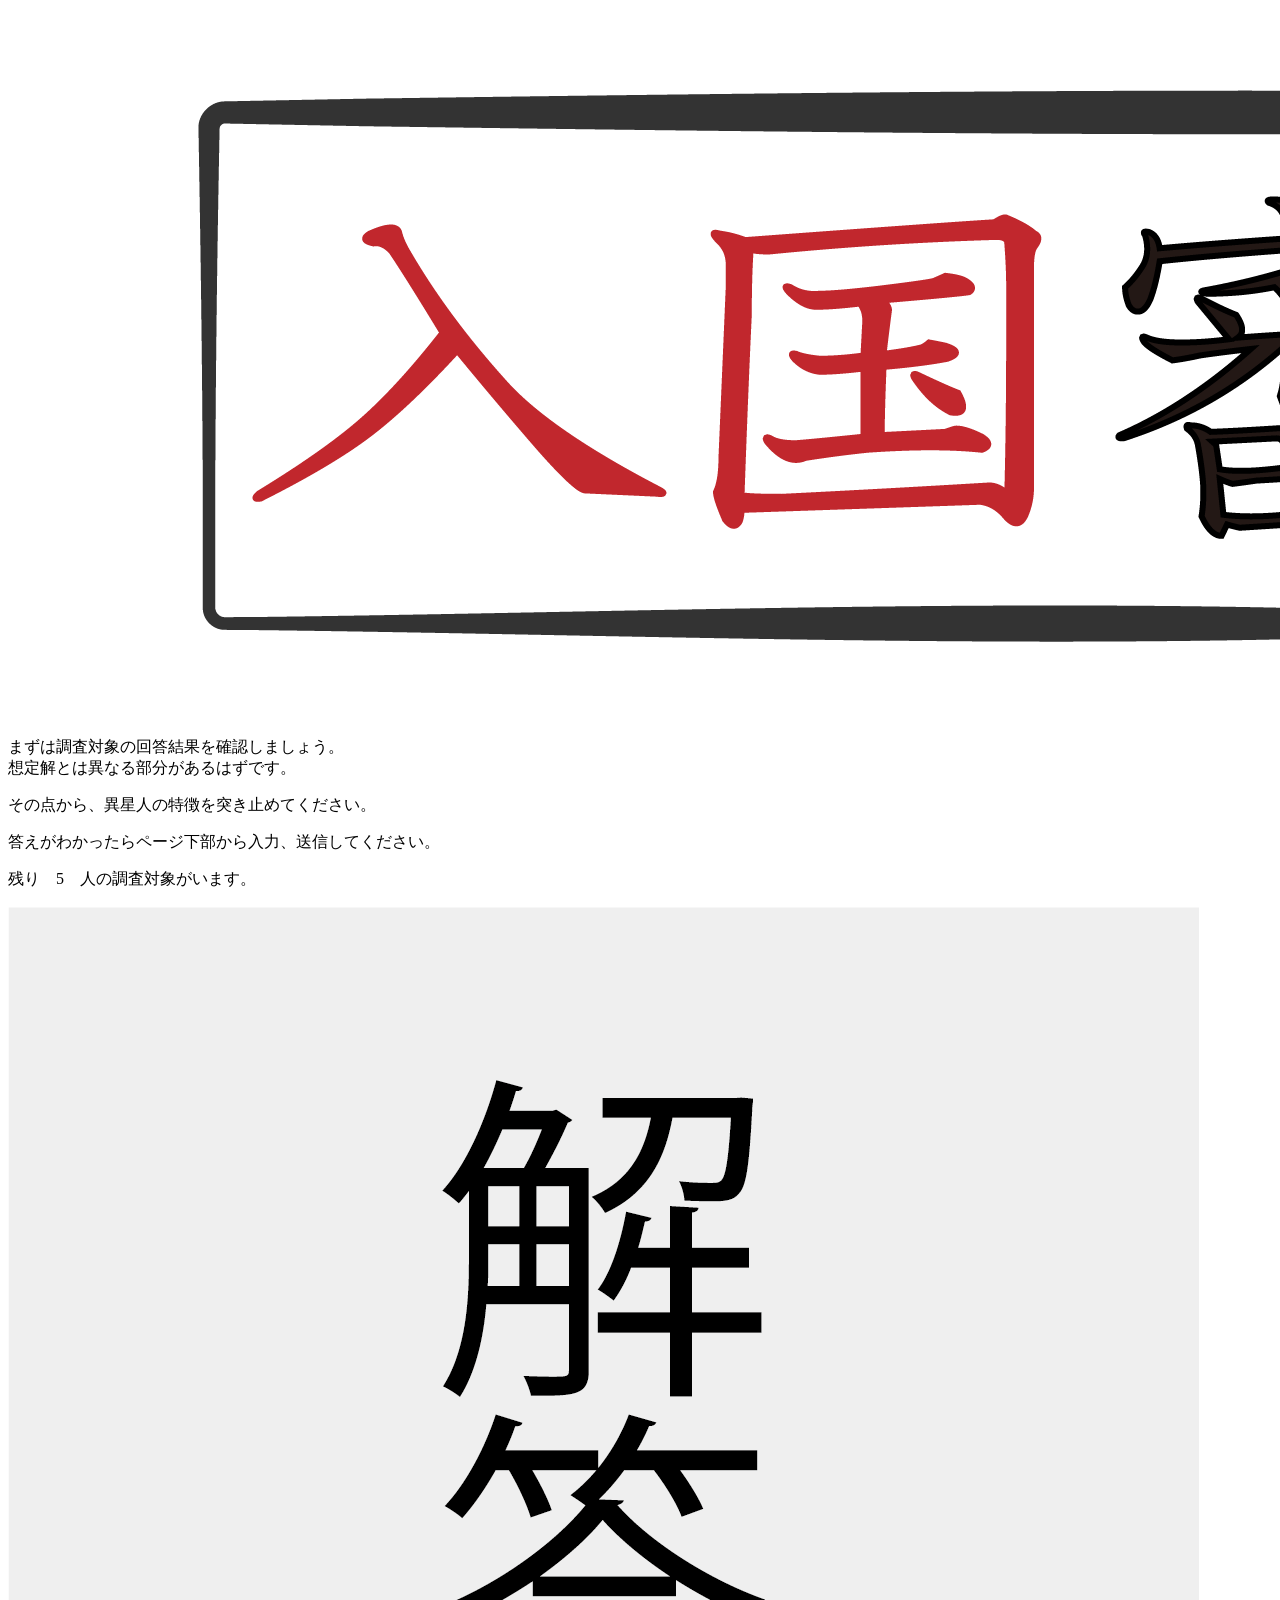
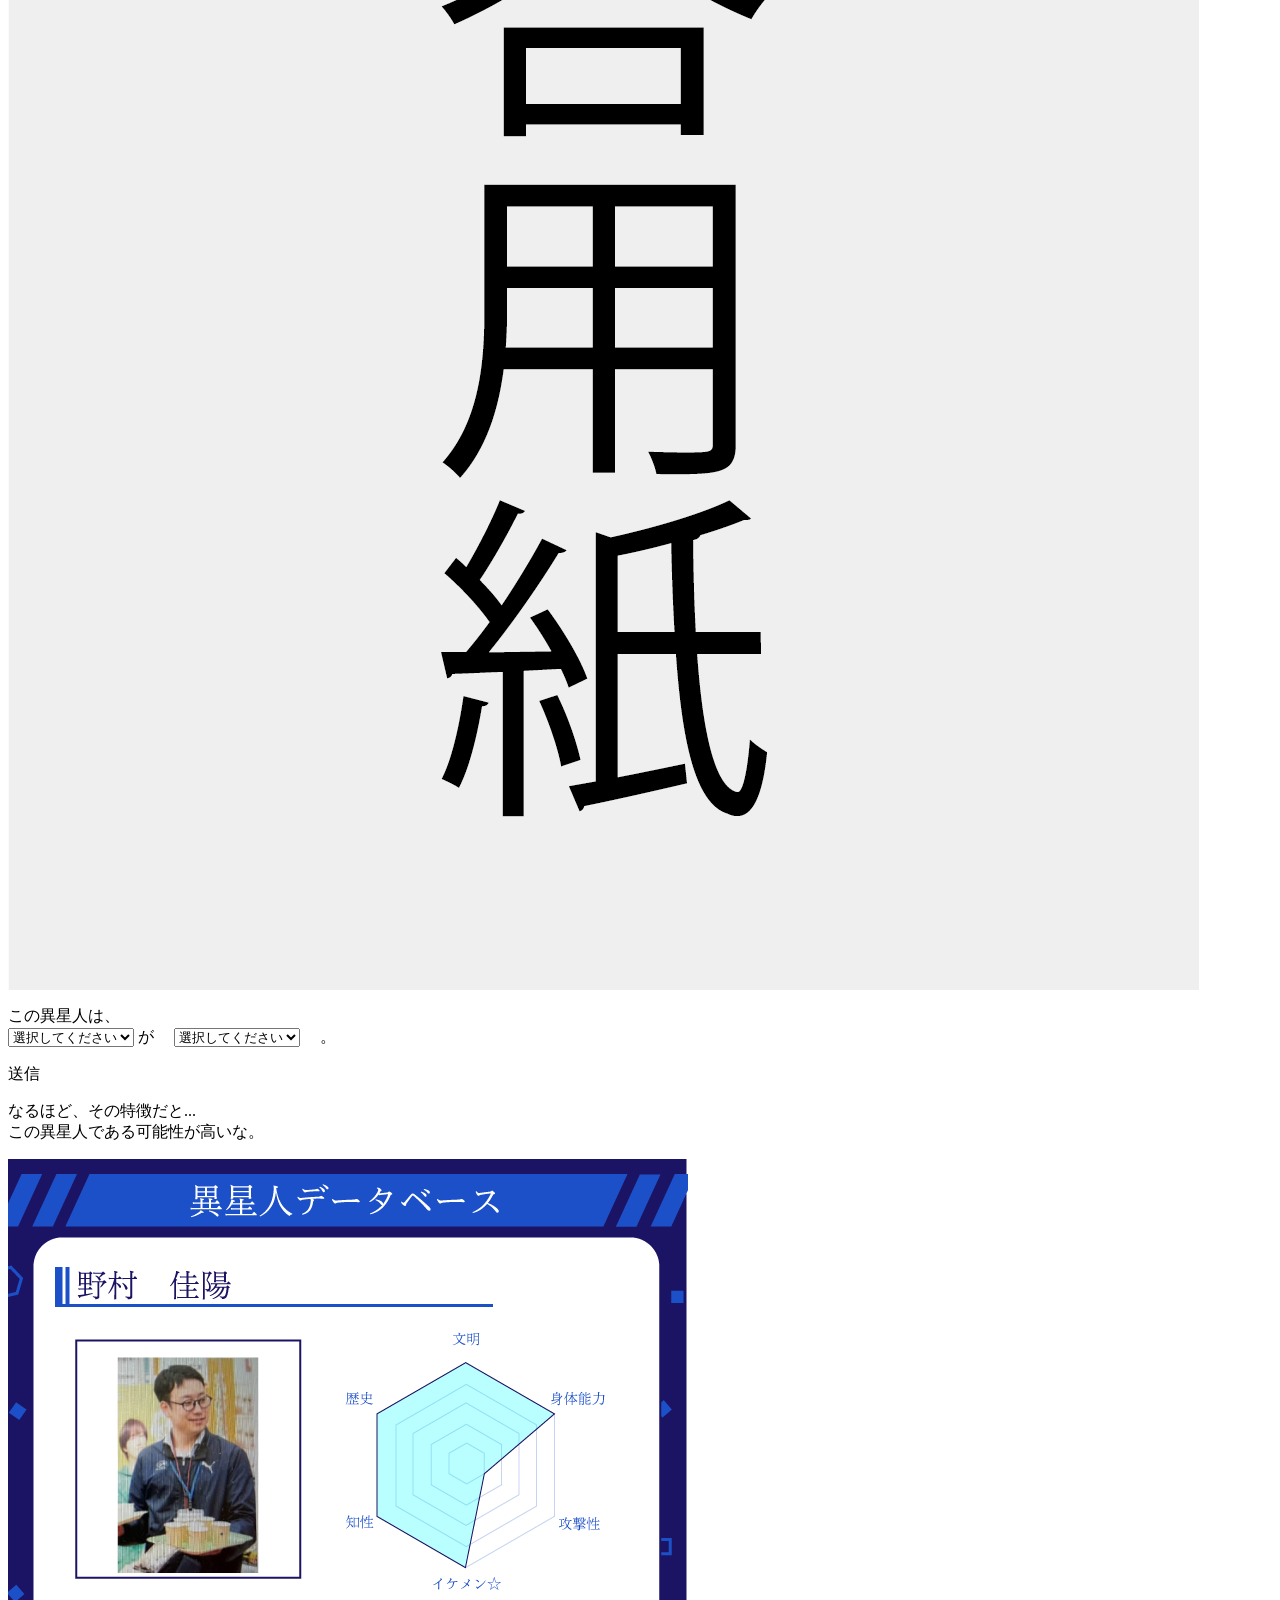
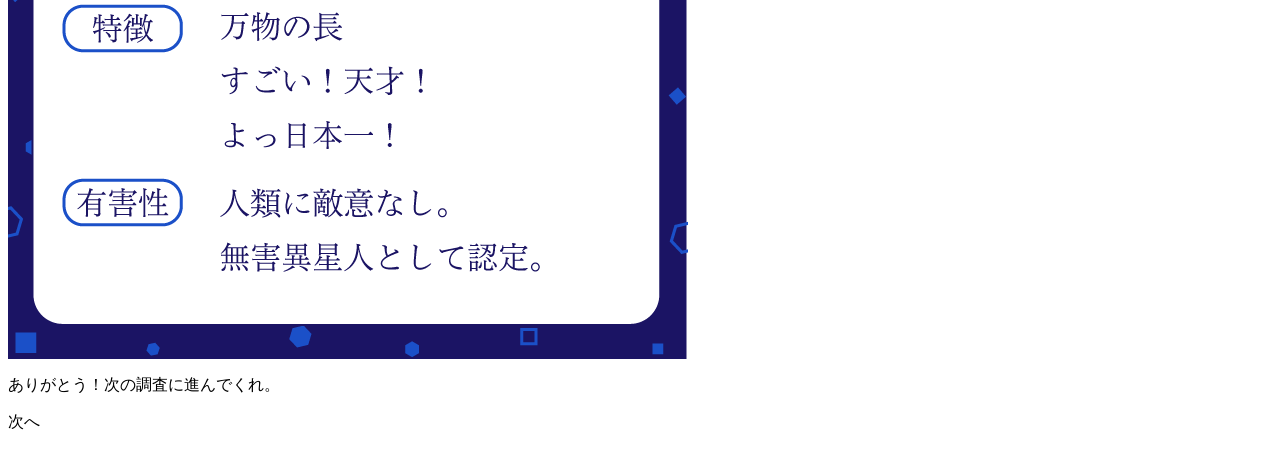
==== 1tltsny.htm @ 168a7217 "Add files via upload" ====
<!DOCTYPE html5>
<html lang=�gja�h>

<head>
    <metahttp-equiv="content-type" content="text/html; charset=UTF-8">
	<meta name="viewport" content="width=device-width,initial-scale=1">
    <title>�Ǘ����y�[�W</title>
	 <link rel="shortcut icon" href="image/nazobu.jpg" >
	<!-- jQuery�{�̂̓ǂݍ��� -->
	 <link rel="stylesheet" href="index.css"�@type="text/css" media="all">
	 <script src="index.js" defer></script>

<!-- �������N�̃X���[�Y�X�N���[�� -->
<script>
$(function(){
   // #�Ŏn�܂郊���N���N���b�N��������s����܂�
   $('a[href^=#]').click(function() {
      // �X�N���[���̑��x
      var speed = 400; // �~���b�ŋL�q
      var href= $(this).attr("href");
      var target = $(href == "#" || href == "" ? 'html' : href);
      var position = target.offset().top;
      $('body,html').animate({scrollTop:position}, speed, 'swing');
      return false;
   });
});
</script>

</head>

<body>




<div class="main">

	<p class="bun"><img src="image/title.png" class="nazo"></p>

	<p class="bun">�܂��͒����Ώۂ̉񓚌��ʂ��m�F���܂��傤�B<br>�z����Ƃ͈قȂ镔��������͂��ł��B</p>
	<p class="bun">���̓_����A�ِ��l�̓�����˂��~�߂Ă��������B</p>
	<p class="bun">�������킩������y�[�W����������́A���M���Ă��������B</p>
	<p class="start-bun">�c��@<font class="number">5</font>�@�l�̒����Ώۂ����܂��B</p>
	<div class="nazo">
	<img src="image/nazo1.png" class="nazo">
	</div>
	
</div>

<div class="nyuryoku">

<p class="bun">
  ���ِ̈��l�́A<br>
  <select class="blank" id="q1" required>
    <option value="" selected disabled>�I�����Ă�������</option>
    <option>�ԐF</option>
    <option>���F</option>
    <option>�F</option>
  </select>
  ��
�@<select class="blank" id="q2" required>
    <option value="" selected disabled>�I�����Ă�������</option>
    <option>�����Ȃ�</option>
    <option>1�����i��</option>
    <option>��d�Ɍ�����</option>
  </select>
�@�B
</p>

<div class="send-button">

<input type="button" id="send" onClick="link()" style="display:none">

<label class="label-send" for="send"><span>���M</span></label>
<p class="bun"></p>

<div class="exstart-bun" id="ex">

<p class="bun">�Ȃ�قǁA���̓�������...<br>���ِ̈��l�ł���\���������ȁB</p>
<img src="image/profile1.png" class="nazo">
<p class="bun">���肪�Ƃ��I���̒����ɐi��ł���B</p>

<input type="button" id="next" onClick="link()" style="display:none">

<label class="label-send" for="next"><span>����</span></label>
<p class="bun"></p>


</div>

</div>
</div>


</div>

</div>




<script src="https://code.jquery.com/jquery-3.6.0.min.js" integrity="sha256-/xUj+3OJU5yExlq6GSYGSHk7tPXikynS7ogEvDej/m4=" crossorigin="anonymous"></script>
  <script type="text/javascript" src="nazo1.js"></script>
  </body>
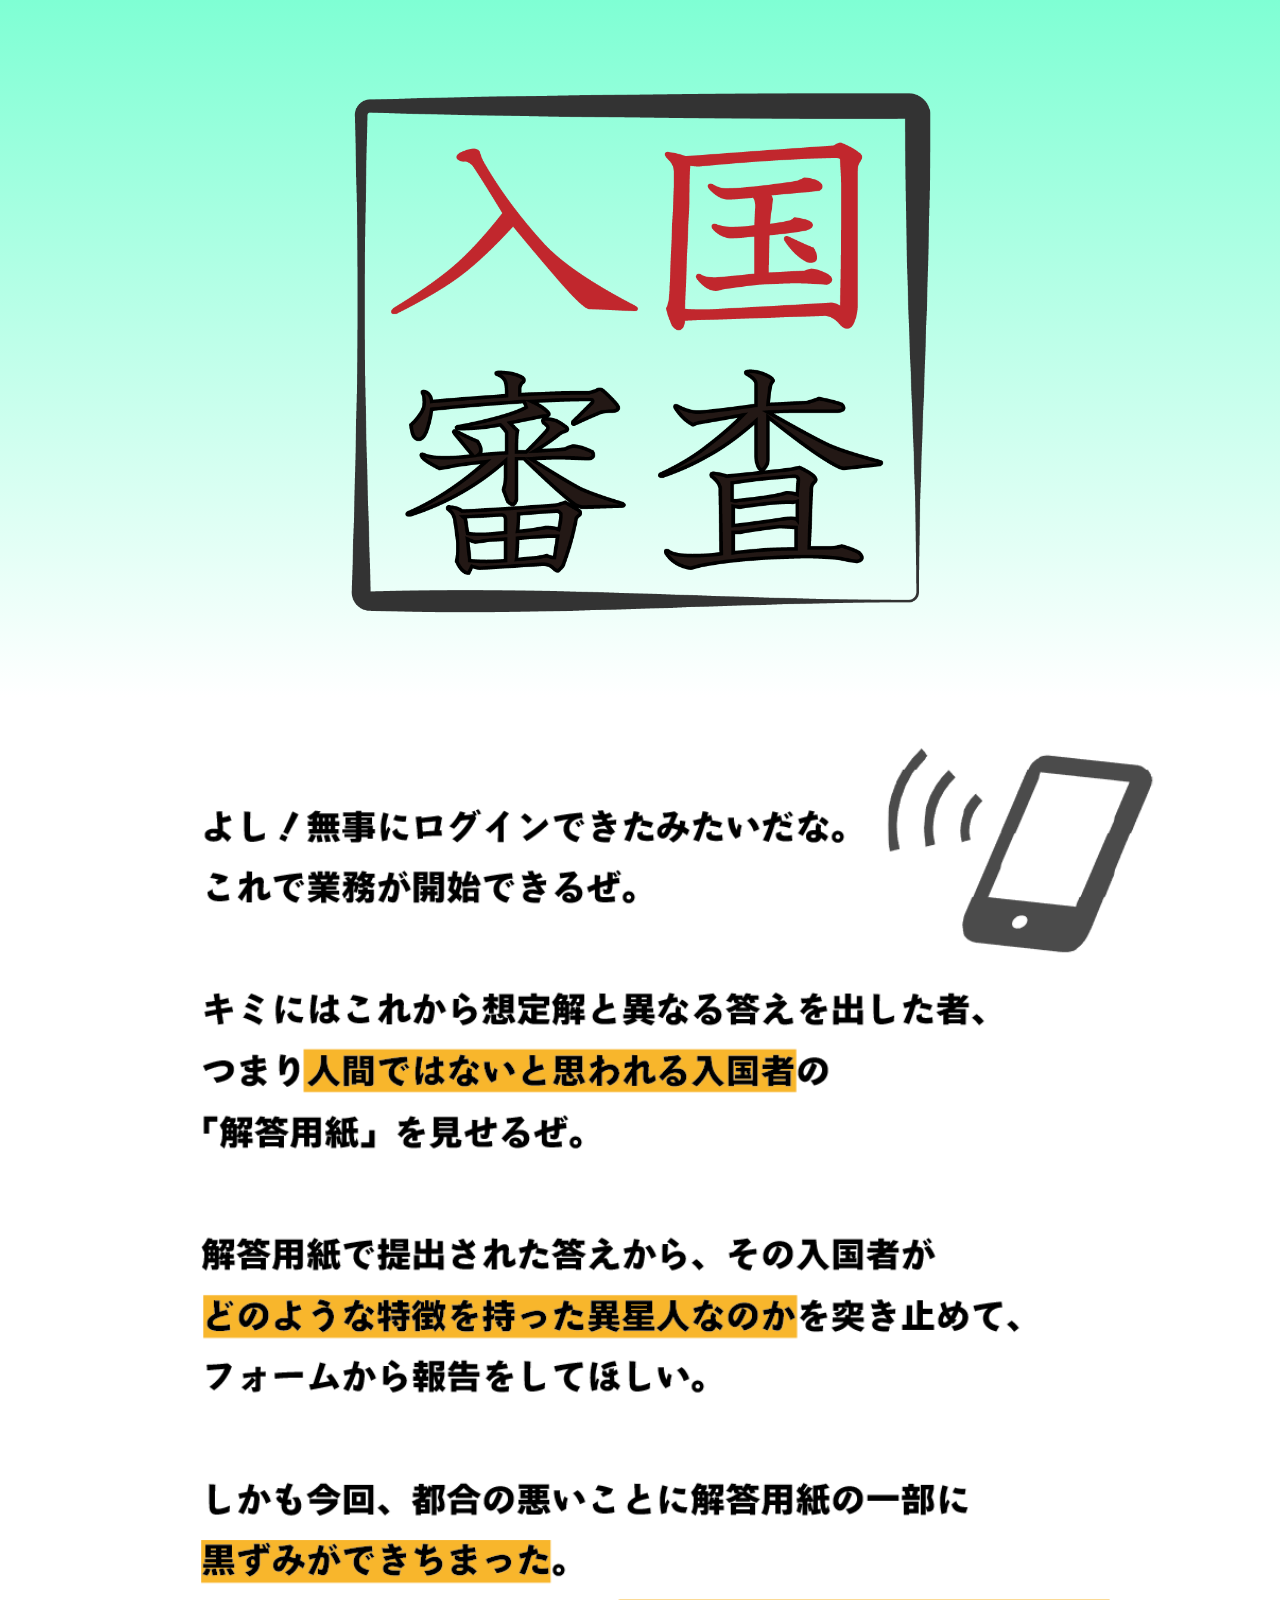
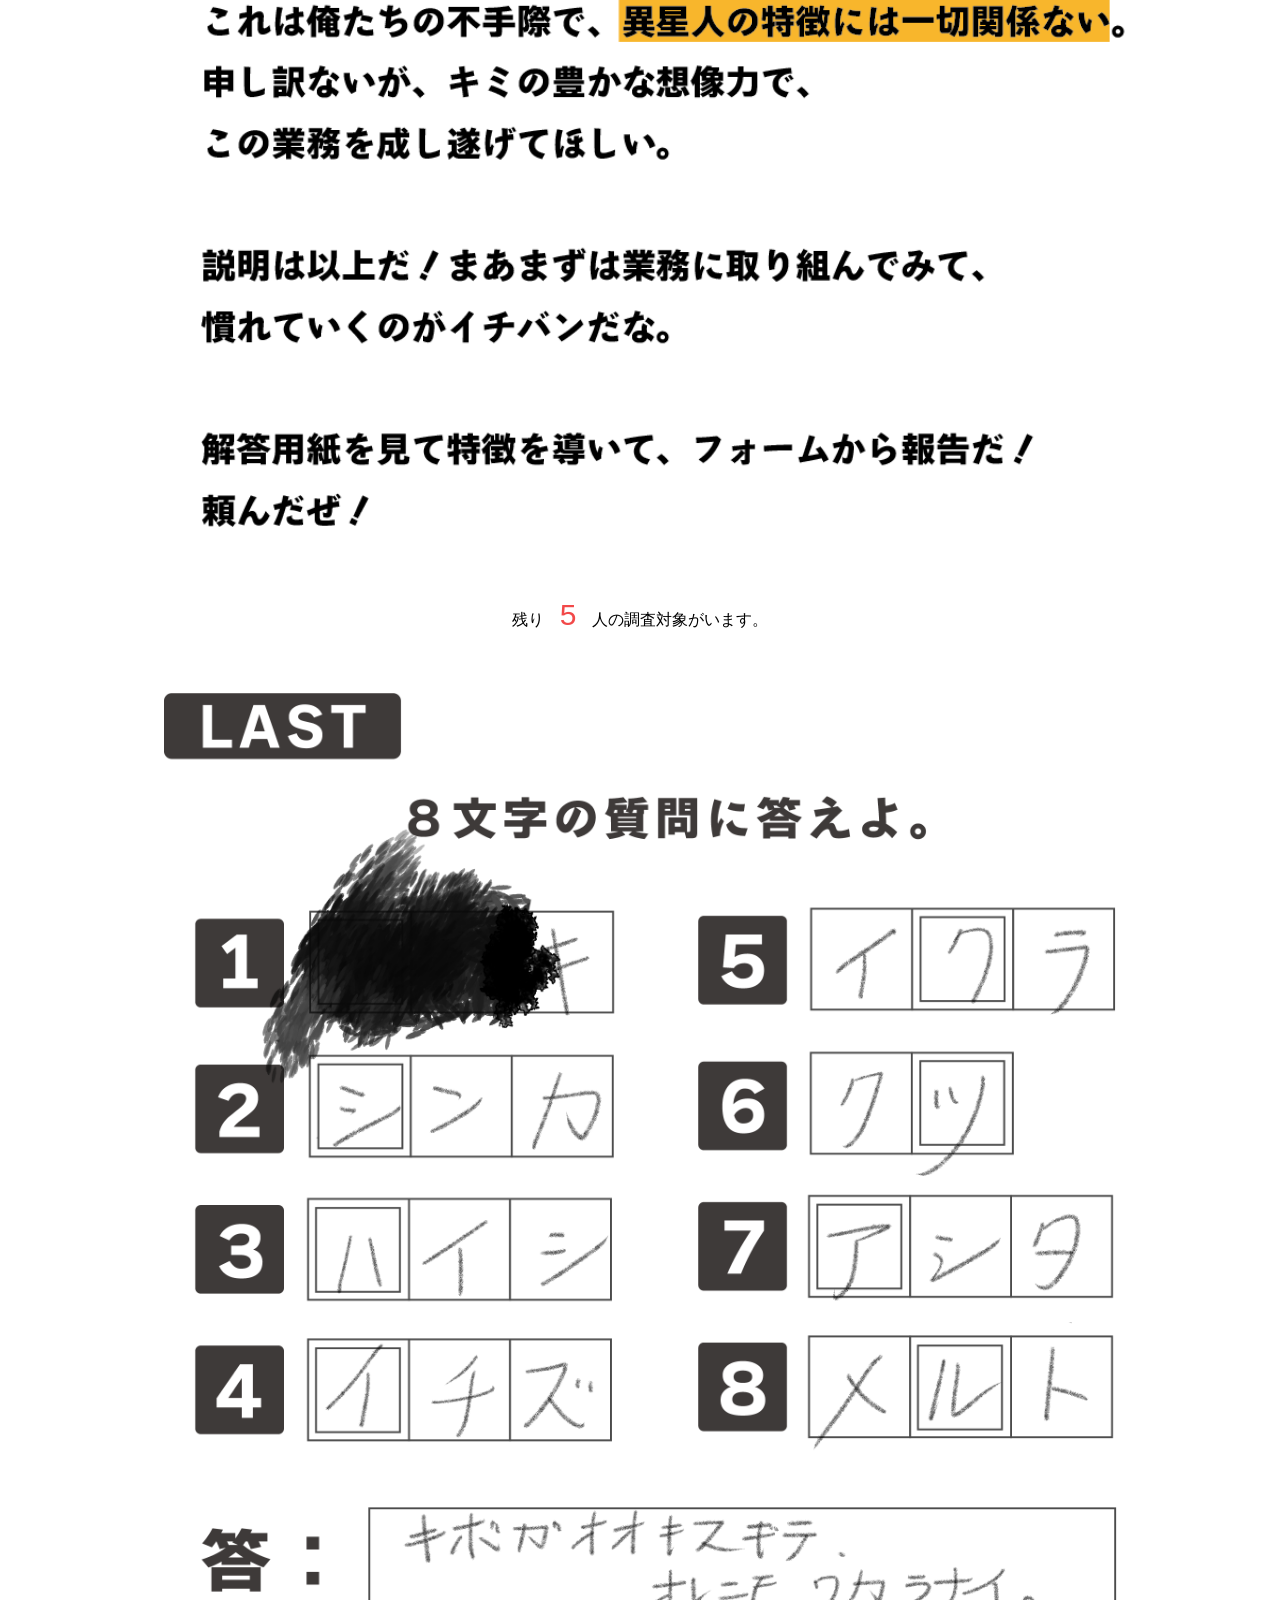
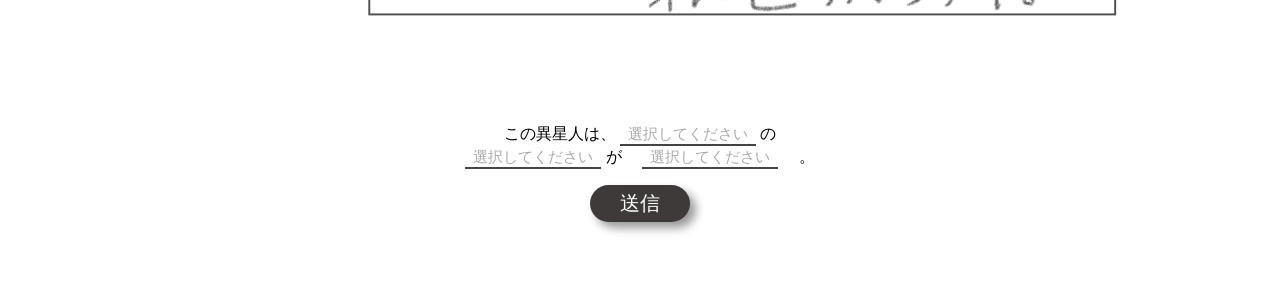
==== commit 6351e709: "Add files via upload" ====
--- a/1tltsny.htm
+++ b/1tltsny.htm
@@ -35,14 +35,13 @@
 
 <div class="main">
 
-	<p class="bun"><img src="image/title.png" class="nazo"></p>
+	<p class="bun"><img src="image/title1.png" class="title"></p>
 
-	<p class="bun">�܂��͒����Ώۂ̉񓚌��ʂ��m�F���܂��傤�B<br>�z����Ƃ͈قȂ镔��������͂��ł��B</p>
-	<p class="bun">���̓_����A�ِ��l�̓�����˂��~�߂Ă��������B</p>
-	<p class="bun">�������킩������y�[�W����������́A���M���Ă��������B</p>
+	<p class="bun"><img src="image/story2.png" class="story"></p>
+
 	<p class="start-bun">�c��@<font class="number">5</font>�@�l�̒����Ώۂ����܂��B</p>
 	<div class="nazo">
-	<img src="image/nazo1.png" class="nazo">
+	<img src="image/answer1.png" class="nazo">
 	</div>
 	
 </div>
@@ -50,18 +49,25 @@
 <div class="nyuryoku">
 
 <p class="bun">
-  ���ِ̈��l�́A<br>
+  ���ِ̈��l�́A
   <select class="blank" id="q1" required>
     <option value="" selected disabled>�I�����Ă�������</option>
-    <option>�ԐF</option>
-    <option>���F</option>
-    <option>�F</option>
+    <option>�_��</option>
+    <option>����</option>
+    <option>�~</option>
+  </select>
+  ��<br>
+  <select class="blank" id="q2" required>
+    <option value="" selected disabled>�I�����Ă�������</option>
+    <option>�E</option>
+    <option>��</option>
+    <option>��</option>
   </select>
   ��
-�@<select class="blank" id="q2" required>
+�@<select class="blank" id="q3" required>
     <option value="" selected disabled>�I�����Ă�������</option>
+    <option>�t���Ɍ�����</option>
     <option>�����Ȃ�</option>
-    <option>1�����i��</option>
     <option>��d�Ɍ�����</option>
   </select>
 �@�B
@@ -76,9 +82,9 @@
 
 <div class="exstart-bun" id="ex">
 
-<p class="bun">�Ȃ�قǁA���̓�������...<br>���ِ̈��l�ł���\���������ȁB</p>
 <img src="image/profile1.png" class="nazo">
-<p class="bun">���肪�Ƃ��I���̒����ɐi��ł���B</p>
+<br>
+<img src="image/storycl.png" class="story">
 
 <input type="button" id="next" onClick="link()" style="display:none">
 
--- a/index.css
+++ b/index.css
@@ -0,0 +1,293 @@
+body {
+background: #ffffff;
+font-family:sans-serif;
+background: linear-gradient(to bottom, #7fffd4 0%, #ffffff 20%);
+}
+
+.page {
+width: 1200px;
+text-align: center;
+}
+
+.back {
+background: #7fffd4;
+  position: absolute;
+  height: 200px;
+�@width: 100px;
+}
+
+.main {
+display: block;
+color: #000000;
+}
+
+.header {
+  padding: 0 20px;
+  position: relative;
+}
+
+.bun {
+margin-top: 5%;
+text-align: center;
+}
+
+.start-bun {
+text-align: center;
+}
+
+font.number {
+font-size: 30px;
+color: #f24949;
+}
+
+.nazo {
+text-align: center;
+}
+
+img.title {
+text-align: center;
+width: 50%;
+}
+
+img.nazo {
+text-align: center;
+width: 80%;
+}
+
+img.story {
+text-align: center;
+width: 100%;
+}
+
+.blank{
+    border:none;
+    border-bottom:2px solid #444;
+    background:transparent;
+    font-size:15px;
+    padding:2px 8px;
+    appearance:none;
+}
+
+.blank:invalid {
+    color: #a9a9a9;
+}
+
+.blank option {
+    color: #000;
+}
+
+/* �������牺���n���o�[�K�[���j���[�Ɋւ���CSS */
+
+.icon {
+background: #4169e1;
+}
+  
+/* �`�F�b�N�{�b�N�X���\���ɂ��� */
+.drawer_hidden {
+  display: none;
+}
+
+/* �n���o�[�K�[�A�C�R���̐ݒu�X�y�[�X */
+.drawer_open {
+  position: absolute;
+  right: 50px;
+  top: 10px;
+  z-index: 100;
+  cursor: pointer;
+}
+
+.drawer_open2 {
+  position: absolute;
+  right: 58px;
+  top: -8px;
+  z-index: 99;
+}
+
+/* �n���o�[�K�[���j���[�̃A�C�R�� */
+.drawer_open span,
+.drawer_open span:before,
+.drawer_open span:after {
+  content: '';
+  display: block;
+  height: 5px;
+  width: 25px;
+  border-radius: 5px;
+  background: #fff;
+  transition: 0.5s;
+  position: absolute;
+}
+
+.drawer_open2 span {
+�@content: '';
+  display: block;
+  height: 40px;
+  width: 40px;
+  border-radius: 5px;
+  background: #3E3A39;
+  transition: 0.5s;
+  position: absolute;
+}
+
+/* �O�{���̈�ԏ�̖_�̈ʒu���� */
+.drawer_open span:before {
+  bottom: 10px;
+}
+
+/* �O�{���̈�ԉ��̖_�̈ʒu���� */
+.drawer_open span:after {
+  top: 10px;
+}
+
+img.infomation {
+margin-top: 10%;
+right: 5%;
+width: 90%;
+z-index: 100;
+position: absolute;
+display: none;
+box-shadow: 6px 6px 10px 0px rgba(0, 0, 0, 0.4);
+}
+
+/* �A�C�R�����N���b�N���ꂽ��F��ς��� */
+#drawer_input:checked ~ .drawer_open span {
+  background: #3E3A39;
+}
+
+#drawer_input:checked ~ .drawer_open span::before {
+  background: #3E3A39;
+}
+
+#drawer_input:checked ~ .drawer_open span::after {
+  background: #3E3A39;
+}
+
+#drawer_input:checked ~ .drawer_open2 span {
+  background: #ffffff;
+}
+
+#drawer_input:checked ~ .infomation {
+  display: block;
+�@transition: 1s;
+}
+
+.nyuryoku {
+�@display: flex;
+�@justify-content: center;
+}
+
+.button {
+margin-left: 5%;
+margin-top: 10px;
+text-align: center;
+width: 400px;
+font-size: 25px;
+}
+
+.send-button {
+margin-top: 15px;
+text-align: center;
+font-size: 20px;
+color: #000;
+}
+
+.label-send {
+display: inline-block;
+  padding: 5px 30px;
+  background-color: #3E3A39;
+  cursor: pointer;
+  border-radius: 20px;
+  box-shadow: 6px 6px 10px 0px rgba(0, 0, 0, 0.4);
+  color: #fff;
+}
+
+.start {
+    width: 50%;
+    padding: 8px 10px;
+    border: 1px solid #555;
+    border-radius: 3px;
+    background-color: transparent;
+    color: #000000;
+    font-size: 1em;
+    line-height: 1.5;
+    margin-bottom: 10px;
+}
+
+.start:focus {
+    outline: 1px solid #fff;
+}
+
+.start::placeholder {
+    color: #666;
+}
+
+.start2 {
+    width: 20%;
+    padding: 8px 10px;
+    border: 1px solid #555;
+    border-radius: 3px;
+    background-color: transparent;
+    color: #000000;
+    font-size: 1em;
+    line-height: 1.2;
+    margin-bottom: 10px;
+}
+
+.start2:focus {
+    outline: 1px solid #fff;
+}
+
+.start2::placeholder {
+    color: #666;
+}
+
+.clear-bun {
+size: 10px;
+text-align: center;
+}
+
+.normal-clear {
+font-size: 15px;
+margin-top: 50px;
+}
+
+.exstart-bun {
+opacity: 0;
+  display: none;
+  transition: all 1s;
+text-align: center;
+}
+
+.is-active {
+  opacity: 1;
+  display: block;
+}
+
+.play-ex {
+display: inline-block;
+  padding: 5px 30px;
+  background-color: #3E3A39;
+  cursor: pointer;
+  border-radius: 20px;
+  box-shadow: 6px 6px 10px 0px rgba(0, 0, 0, 0.4);
+  color: #fff;
+}
+
+.post {
+display: inline-block;
+  padding: 5px 30px;
+  background-color: #1DA1F2;
+  cursor: pointer;
+  border-radius: 20px;
+  box-shadow: 6px 6px 10px 0px rgba(0, 0, 0, 0.4);
+  color: #fff;
+}
+
+.clear {
+font-size: 100px;
+color: #fff;
+}
+
+.attention {
+display: none;
+}
+
